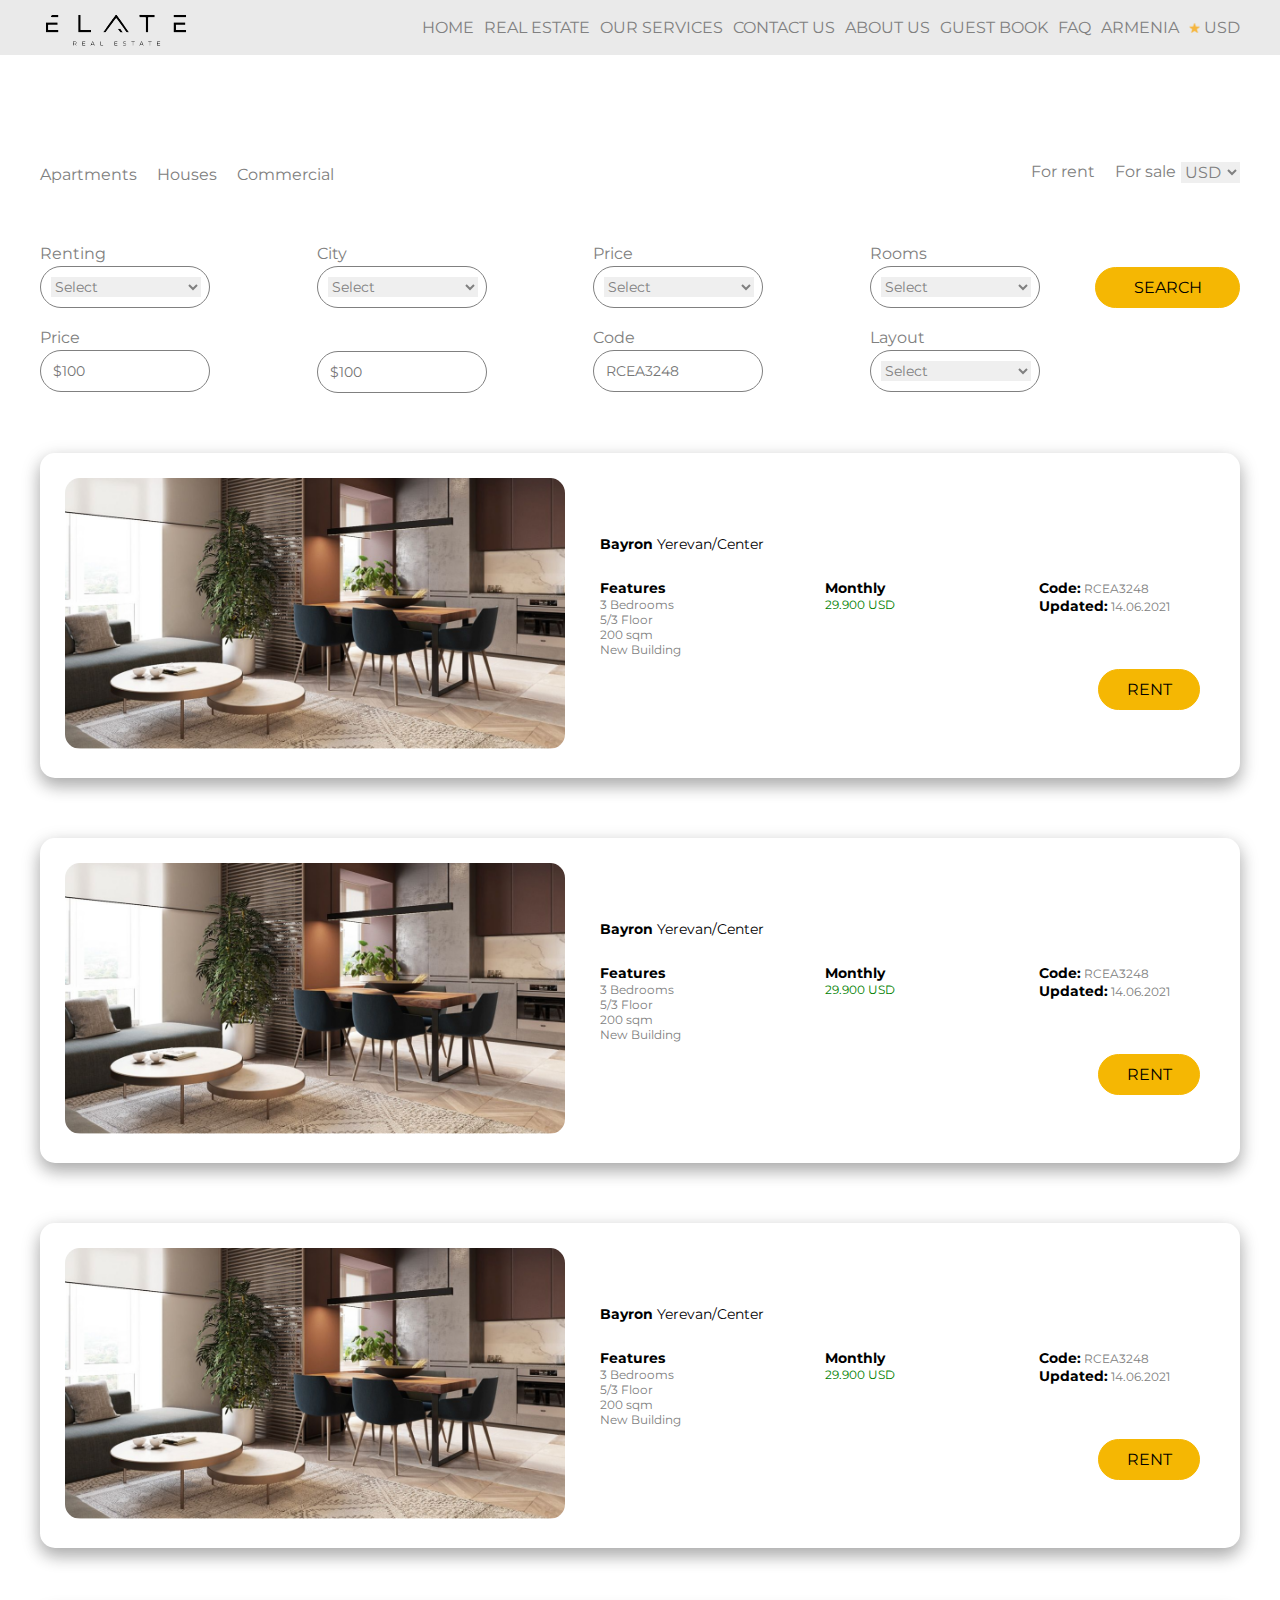
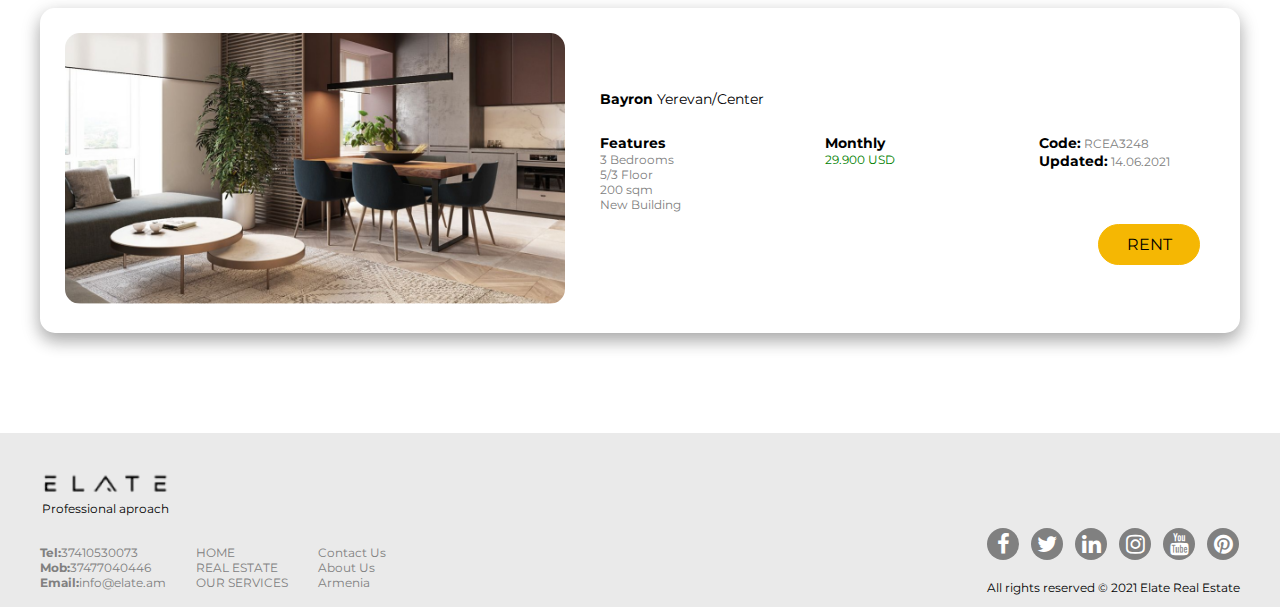
==== page2.html @ 3aea223b "Add files via upload" ====
<!DOCTYPE html>
<head>
	<meta charset="utf-8">
	<title>ELATE Real Estate</title>
	<meta name="viewport" content="width=device-width, initial-scale=1">
	<link rel="preconnect" href="https://fonts.googleapis.com">
	<link rel="preconnect" href="https://fonts.gstatic.com" crossorigin>
	<link href="https://fonts.googleapis.com/css2?family=Montserrat" rel="stylesheet">
	<link rel="stylesheet" href="https://cdnjs.cloudflare.com/ajax/libs/font-awesome/4.7.0/css/font-awesome.min.css">
	<link rel="stylesheet" href="css/style2.css">
</head>
<body>
	<header>
		<div class="head">
			<div class="logo">
				<a href="index.html" class="logoh"><img src="images/logo.png" class="logo_img" alt="logo"></a>
			</div>
			<div class="menu">
				<ul>
					<li><a href="index.html">HOME</a></li>
					<li><a href="">REAL ESTATE</a></li>
					<li><a href="">OUR SERVICES</a></li>
					<li><a href="">CONTACT US</a></li>
					<li><a href="">ABOUT US</a></li>
					<li><a href="">GUEST BOOK</a></li>
					<li><a href="">FAQ</a></li>
					<li><a href="">ARMENIA</a></li>
					<li>
					<img src="images/star.png" alt="star" height="10px">
					<a href="">USD</a></li>
				</ul>
			</div>
		</div>
	</header>
		<div class=main>
				<div class="row_menu">
					<div class="row_menu_con">
						<div>
							<span class="span_nom">Apartments</span>
						</div>
						<div>
							<span class="span_m">Houses</span>
						</div>
						<div>
							<span class="span_m">Commercial</span>
						</div>
					</div>
					<div class="row_menu_con2">
						<div>
							<span class="span_m">For rent</span>
						</div>
						<div>
							<span class="span_m">For sale</span>
						</div>
							<span class="span_m1">
								<select>
									<option value="usd" required>USD</option>
									<option value="amd">AMD</option>
									<option value="rub">RUB</option>
								</select>
							</span>
					</div>
				</div>
			<div class="button_container">
				<div class="button_row">
					<div class="row">
						<div class="label_div">
								<label for="renting">Renting</label>
								<div class="box-con">
									<select id="rentingl">
										<option value="" disabled selected hidden>Select</option>
										<option value="daily">Daily</option>
										<option value="monthly" required>Monthly</option>
										<option value="yearly">Yeraly</option>
									</select>
								</div>
						</div>
						<div class="label_div">
								<label for="city1">City</label>
								<div class="box-con">
									<select id="cityl">
										<option value="" disabled selected hidden>Select</option>
										<option value="vanadzor">Vanadzor</option>
										<option value="gyumri">Gyumri</option>
										<option value="yerevan">Erevan</option>
									</select>
								</div>
						</div>
						<div class="label_div">
								<label for="regionl">Price</label>
								<div class="box-con">
									<select id="regionl">
										<option value="" disabled selected hidden>Select</option>
										<option value="lori">Lori</option>
										<option value="shirak">Shirak</option>
										<option value="yerevan">Erevan</option>
									</select>
								</div>
						</div>
						<div class="label_div">
								<label for="rooms">Rooms</label>
								<div class="box-con">
									<select id="rooms">
										<option value="" disabled selected hidden>Select</option>
										<option value="1">1</option>
										<option value="2">2</option>
										<option value="3">3</option>
										<option value="4">4</option>
										<option value="5">5</option>
									</select>
								</div>
						</div>
					</div>
					<div class="row">
						<div class="label_div">
								<label for="renting">Price</label>
								<div class="box-con">
									<input type="number" placeholder="$100" step="5" min="0" max="1000000">
								</div>
						</div>
						<div class="label_div">
								<div class="box-con max">
									<input type="number" placeholder="$100" step="5" min="10" max="1000000" class="">
								</div>
						</div>
						<div class="label_div">
								<label for="regionl">Code</label>
								<div class="box-con">
									<input type="text" placeholder="RCEA3248">
								</div>
						</div>
						<div class="label_div">
								<label for="rooms">Layout</label>
								<div class="box-con">
									<select id="rooms">
										<option value="" disabled selected hidden>Select</option>
										<option value="1">1</option>
										<option value="2">2</option>
										<option value="3">3</option>
										<option value="4">4</option>
										<option value="5">5</option>
									</select>
								</div>
						</div>
					</div>
				</div>
				<div>
					<div class="label_div" style="margin-top:20px">
						<input type="button" class="button" value="SEARCH">
					</div>
				</div>
			</div>
			<div class="row_main">
				<div class="img_con">
					<img src="images/pic1.png">
				</div>
				<div class="row_text1">
					<div class="row_text2">
						<p><b>Bayron</b> Yerevan/Center</p>
					</div>	
					<div class="row_text3">					
						<div class="row_text_con">
							<ul>
								<li><b>Features</b></li>
								<li>3 Bedrooms</li>
								<li>5/3 Floor</li>
								<li>200 sqm</li>
								<li>New Building</li>
							</ul>
						</div>
						<div class="row_text_con">
							<ul>
								<li><b>Monthly</b></li>
								<li style="color:green">29.900 USD</li>
							</ul>
						</div>
						<div class="row_text_con">
							<ul>
								<li><b>Code:</b> RCEA3248</li>
								<li><b>Updated:</b> 14.06.2021</li>
							</ul>
						</div>
					</div>
					<div class="row_text21">	
						<div class="row_text2">	
							<a href="page3.html">RENT</a>
						</div>
					</div>
				</div>
			</div>
			<div class="row_main">
				<div class="img_con">
					<img src="images/pic1.png">
				</div>
				<div class="row_text1">
					<div class="row_text2">
						<p><b>Bayron</b> Yerevan/Center</p>
					</div>	
					<div class="row_text3">					
						<div class="row_text_con">
							<ul>
								<li><b>Features</b></li>
								<li>3 Bedrooms</li>
								<li>5/3 Floor</li>
								<li>200 sqm</li>
								<li>New Building</li>
							</ul>
						</div>
						<div class="row_text_con">
							<ul>
								<li><b>Monthly</b></li>
								<li style="color:green">29.900 USD</li>
							</ul>
						</div>
						<div class="row_text_con">
							<ul>
								<li><b>Code:</b> RCEA3248</li>
								<li><b>Updated:</b> 14.06.2021</li>
							</ul>
						</div>
					</div>
					<div class="row_text21">	
						<div class="row_text2">	
							<a href="page3.html">RENT</a>
						</div>
					</div>
				</div>
			</div>
			<div class="row_main">
				<div class="img_con">
					<img src="images/pic1.png">
				</div>
				<div class="row_text1">
					<div class="row_text2">
						<p><b>Bayron</b> Yerevan/Center</p>
					</div>	
					<div class="row_text3">					
						<div class="row_text_con">
							<ul>
								<li><b>Features</b></li>
								<li>3 Bedrooms</li>
								<li>5/3 Floor</li>
								<li>200 sqm</li>
								<li>New Building</li>
							</ul>
						</div>
						<div class="row_text_con">
							<ul>
								<li><b>Monthly</b></li>
								<li style="color:green">29.900 USD</li>
							</ul>
						</div>
						<div class="row_text_con">
							<ul>
								<li><b>Code:</b> RCEA3248</li>
								<li><b>Updated:</b> 14.06.2021</li>
							</ul>
						</div>
					</div>
					<div class="row_text21">	
						<div class="row_text2">	
							<a href="page3.html">RENT</a>
						</div>
					</div>
				</div>
			</div>
			<div class="row_main">
				<div class="img_con">
					<img src="images/pic1.png">
				</div>
				<div class="row_text1">
					<div class="row_text2">
						<p><b>Bayron</b> Yerevan/Center</p>
					</div>	
					<div class="row_text3">					
						<div class="row_text_con">
							<ul>
								<li><b>Features</b></li>
								<li>3 Bedrooms</li>
								<li>5/3 Floor</li>
								<li>200 sqm</li>
								<li>New Building</li>
							</ul>
						</div>
						<div class="row_text_con">
							<ul>
								<li><b>Monthly</b></li>
								<li style="color:green">29.900 USD</li>
							</ul>
						</div>
						<div class="row_text_con">
							<ul>
								<li><b>Code:</b> RCEA3248</li>
								<li><b>Updated:</b> 14.06.2021</li>
							</ul>
						</div>
					</div>
					<div class="row_text21">	
						<div class="row_text2">	
							<a href="page3.html">RENT</a>
						</div>
					</div>
				</div>
			</div>
		</div>
	<footer>
		<div class="foot">
		<div class="footer_logo">
			<img src="images/logo1.png" width="130px">
			<p class="logo_text">Professional aproach</p>
		</div>
		<div class="footer_menu">
			<div class="wrap">
			<div class="foot_menu_list">
				<ul>
					<li><a href=""><b>Tel:</b>37410530073</a></li>
					<li><a href=""><b>Mob:</b>37477040446</a></li>
					<li><a href=""><b>Email:</b>info@elate.am</a></li>
				</ul>
			</div>
			<div class="foot_menu_list">
				<ul>
					<li><a href="">HOME</a></li>
					<li><a href="">REAL ESTATE</a></li>
					<li><a href="">OUR SERVICES</a></li>
				</ul>
			</div>
			<div class="foot_menu_list">
				<ul>
					<li><a href="">Contact Us</a></li>
					<li><a href="">About Us</a></li>
					<li><a href="">Armenia</a></li>
				</ul>
			</div>
			</div>
			<div class="wrap1">
			<div class="social_icons">
				<div class="">
					<a href="#" class="fa fa-facebook"></a>
					<a href="#" class="fa fa-twitter"></a>
					<a href="#" class="fa fa-linkedin"></a>
					<a href="#" class="fa fa-instagram"></a>
					<a href="#" class="fa fa-youtube"></a>
					<a href="#" class="fa fa-pinterest"></a>
				</div>
				<div><p class="copy">All rights reserved &copy; 2021 Elate Real Estate</p>
				</div>
				</div>
			</div>
		</div>
		</div>
	</footer>
</body>
---- css/style2.css ----
body{
	margin:0;
	font-family: montserrat;
}
header{
	background-color: #EAEAEA;
	display: flex;
	justify-content: center;
}
footer{
	background-color: #EAEAEA;
}
.head{
	display: flex;
	flex-direction: row;
	justify-content: space-between;
	align-items: stretch;
	width: 1200px;
	height: 55px;
	max-height: 200px;
}
.logo{
	display: flex;
	width: 150px;
}
.logo_img:hover{
	border:1px solid grey;
}
.menu{
	display: flex;
	align-items: center;
}
.menu ul{
	display: flex;
	flex-direction: row;
	justify-content: space-between;
}
.menu li{
	font-size: 16px;
	list-style: none;
	margin-left: 10px;
}
a{
	color: grey;
}
a:link{
	text-align: center;
	text-decoration: none;
}
a:hover{
	color: #F5B703;
}
.row{
	width: 1000px;
	display: flex;
	flex-direction: row;
	justify-content: space-between;
	padding-top: 20px;
}
.button_row{
	flex-direction: column;
}
.main_text{
	text-align: center;
	font-size: 14px;
}
.cont_images{
	width: 500px;
	border-radius: 10px;
	margin: 30px;
}
.text_case{
	width: 400px;
	max-width: 400px;
	margin: 20px;
	padding: auto 5px;;
}
h3{
	
	font-size: 14px;
	color: grey;
}
.texth{
	font-size: 14px;
	color: grey;
}
.button{
	background-color: #ffd469;
	border: none;
	border-radius: 25px;
	padding: 15px;
	font-size: 11px;
}
.button:hover{
	background-color: #E3E3E3;
}
.textp{
	font-size: 20px;
}
.foot{
	display: flex;
	flex-direction: column;
	margin:0 auto;
	width: 1200px;
	background-color: #EAEAEA;
}
.footer_logo{
	width: 130px;
	align-self: start;
	padding-top: 30px;
}
.footer_logo img{
	width: 100%;
	height: auto;
}
.logo_text{
	font-size: 12px;
	margin-top: 0;
	margin-left: 2px;
}
.footer_menu{
	display: flex;
	flex-direction: row;
	justify-content: space-between;
	align-items: center;
}
.wrap{
	display: flex;
	flex-direction: row;
	justify-content: space-between;
}
.foot_menu_list{
	font-size: 12px;
}
.foot_menu_list li{
	list-style: none;
	margin: 0;
	padding: 0;
	margin-right: 30px;
}
.wrap ul{
	padding: 0;
	margin:0;
}
.social_icons{
	display: flex;
	flex-direction: column;
	max-width: 300px;
}
.copy{
	font-size: 12px;
	margin-left:8px;
}
.icons{
	display: flex;
	flex-direction: row;
	justify-content: start;
}
.fa{
	padding:5px;
	font-size: 22px;
	width: 22px;
	text-align: center;
	text-decoration: none;
	margin: 0px 0px 8px 8px;
	border-radius: 100%;
}

.fa:hover{
    opacity: 0.7;
}

.fa-facebook{
	background: grey;
	color: white;
}

.fa-twitter{
	background: grey;
	color: white;
}

.fa-linkedin{
	background: grey;
	color: white;
}

.fa-youtube{
	background: grey;
	color: white;
}

.fa-instagram{
	background: grey;
	color: white;
}

.fa-pinterest{
	background: grey;
	color: white;
}
.main{
	flex-direction: column;
	font-family: montserrat;
	font-size: 16px;	
	color: grey;
	padding-top: 100px;
	padding-bottom: 100px;
	width: 1200px;
	margin: 0 auto;
}
.row_menu{
	display: flex;
	flex-direction: row;
	justify-content: space-between;
	margin-bottom: 30px;
}
.row_menu_con{
	display: flex;
	flex-direction: row;
	justify-content: space-between;
	margin-top: 0;
}
.row_menu_con2{
	display: flex;
	flex-direction: row;
	margin-top: 7px;
}
.row_menu_con div{
	box-sizing: border-box;
	padding: 10px 0;
}
.span_m{
	margin-left:20px;
}
.span_m:hover{
	border-bottom: 4px solid #F5B703;
}
.span_nom:hover{
	border-bottom: 4px solid #F5B703;
}
.span_m1 select{
	margin-left: 5px;
	border: none;
	outline: none;
	background-color: none;
	padding: 0;
	font-family: montserrat;
	font-size: 16px;	
	color: grey;
}
.span_m1 select:hover{
	box-shadow: 0 0px 16px 0 rgba(0,0,0,0.2), 0 6px 6px 0 rgba(0,0,0,0.19);
	border-radius: 10px;
}

.label_div{
	
}
.label_div select{
	border: 1px solid grey;
	cursor: text;
	width: 150px;
	border: none;
	outline: 0;
	font-family: montserrat;
	font-size: 14px;
	color: grey;
}
.label_div option, input{
	font-family: montserrat;
	font-size: 14px;
	color: grey;
	border: none;
	outline: none;
}
.label_div input{
	width: 145px;
	appearance: none;
}
.text{
	font-size: 16px;
	font-family: montserrat:
	margin: 0;
}
.box-con{
	box-sizing: border-box;
	border: 1px solid grey;
	padding: 10px;
	width: 170px;
	border-radius: 25px;
	margin-top: 3px;
}
.button{
	text-align: center;
	background-color: none;
	padding: 10px 20px;
	background-color: #F5B703;
	width: 170px;
	border-radius: 25px;
	margin-top: 23px;
	border: 1px solid #F5B703;
	font-family: montserrat;
	font-size: 16px;
	color: black;
}
.button:hover{
	background-color: white;
	cursor: pointer;
	box-shadow: 0 8px 16px 0 rgba(0,0,0,0.2), 0 6px 20px 0 rgba(0,0,0,0.19);
}
.max{
	margin-top: 23px;
}
.row_main{
	display: flex;
	flex-direction: row;
	justify-content: space-between;
	box-shadow: 0 8px 16px 0 rgba(0,0,0,0.2), 0 6px 20px 0 rgba(0,0,0,0.19);
	border-radius: 15px;
	padding: 25px;
	margin-top: 60px;
	box-sizing: border-box;
}
.row_text1{
	width: 600px;
	padding: 15px;
	display: flex;
	flex-direction: column;
	justify-content: center;
	font-size: 12px;
}
.row_text2{
	display: flex;
	flex-direction: row;
	justify-content: start;
}
.row_text1 ul{
	padding: 0;
}
.row_text1 li{
	list-style: none;
}
.row_text1 p{
	font-size: 14px;
	color: black;
}
.row_text1 b{
	font-size: 14px;
	color: black;
}
.img_con img{
	width: 500px;
	border-radius: 15px;
}
.row_text2 a{
	text-align: center;
	background-color: none;
	padding: 10px 10px;
	background-color: #F5B703;
	width: 80px;
	border-radius: 25px;
	border: 1px solid #F5B703;
	font-family: montserrat;
	font-size: 16px;
	color: black;
}
.row_text2 a:hover{
	background-color: white;
	cursor: pointer;
	box-shadow: 0 8px 16px 0 rgba(0,0,0,0.2), 0 6px 20px 0 rgba(0,0,0,0.19);
}
.row_text21{
	width: 600px;
	display: flex;
	flex-direction: row;
	justify-content: end;
}
.row_text3{
	display: flex;
	justify-content: space-between;
	padding-right: 30px;
}
.button_container{
	display: flex;
	flex-direction: row;
	justify-content: space-between;
}
.input_arrow{
	
}
.input_arrow::after{
	
}
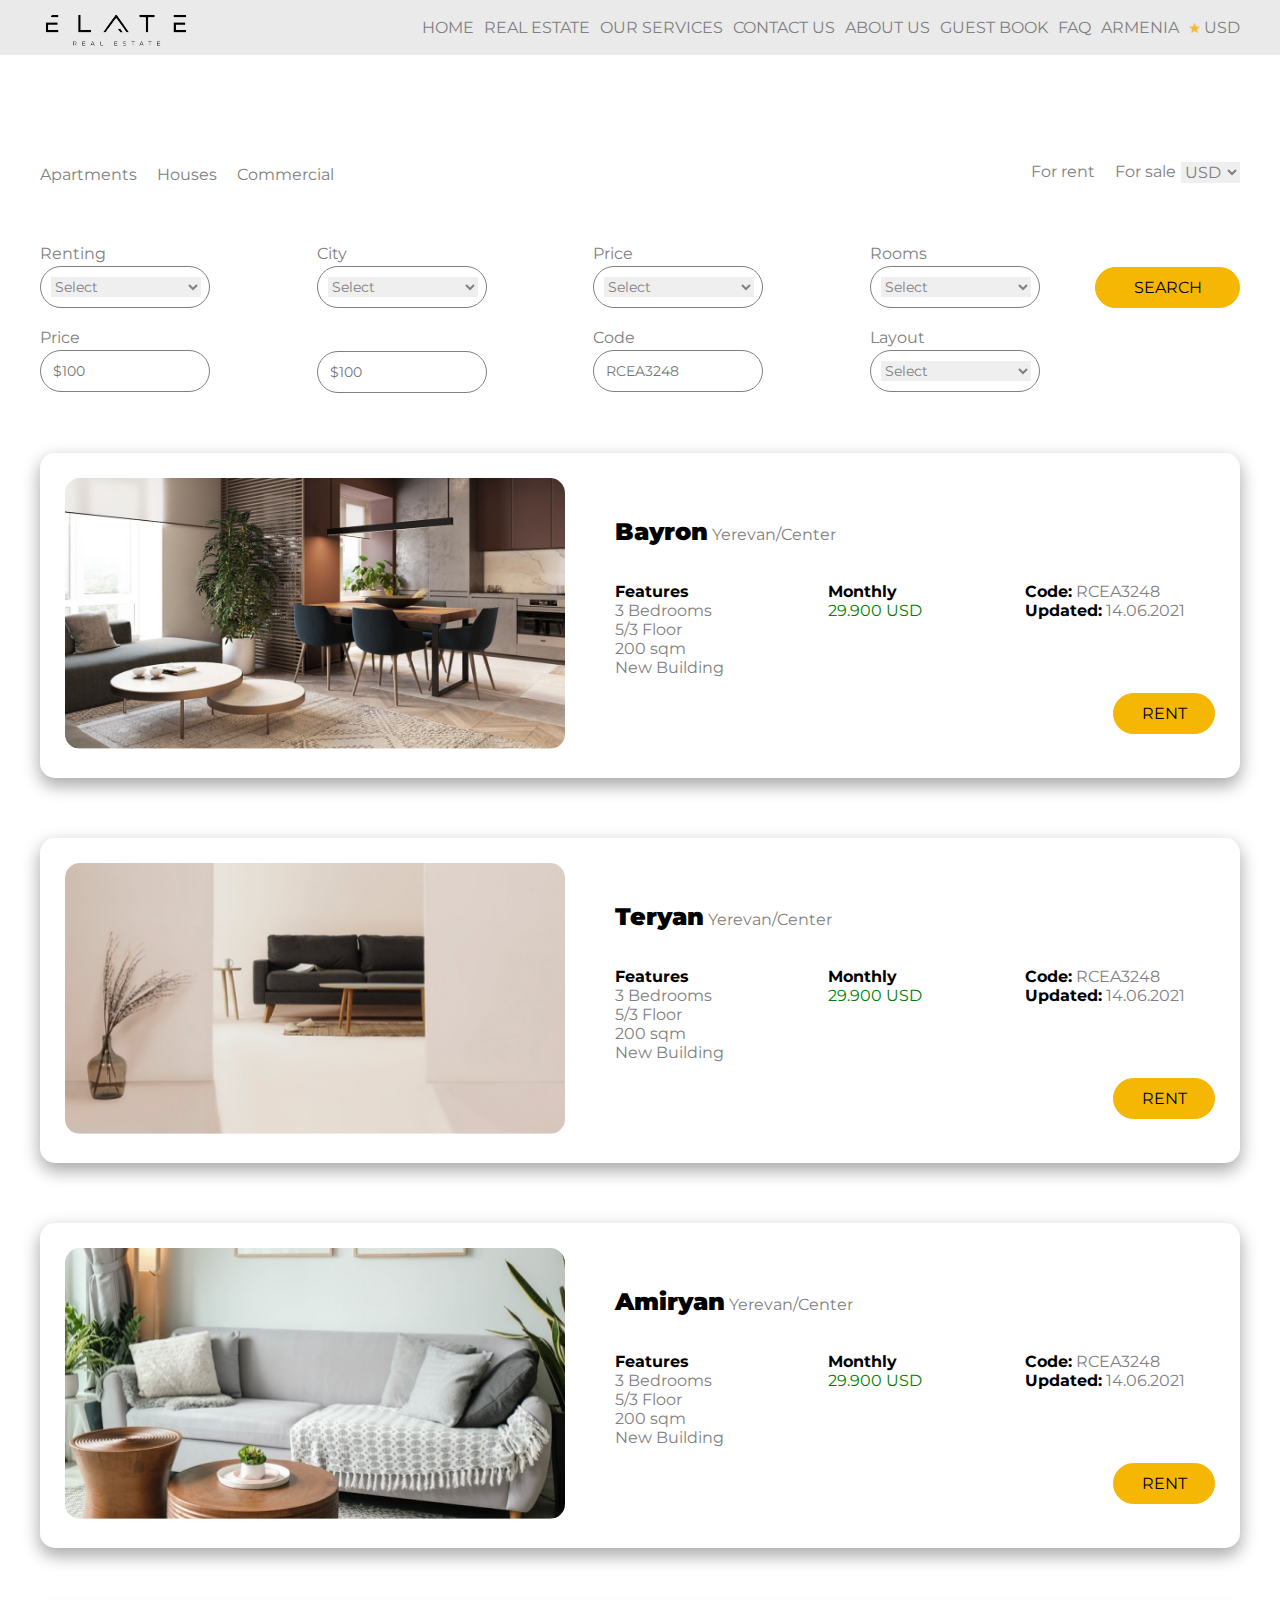
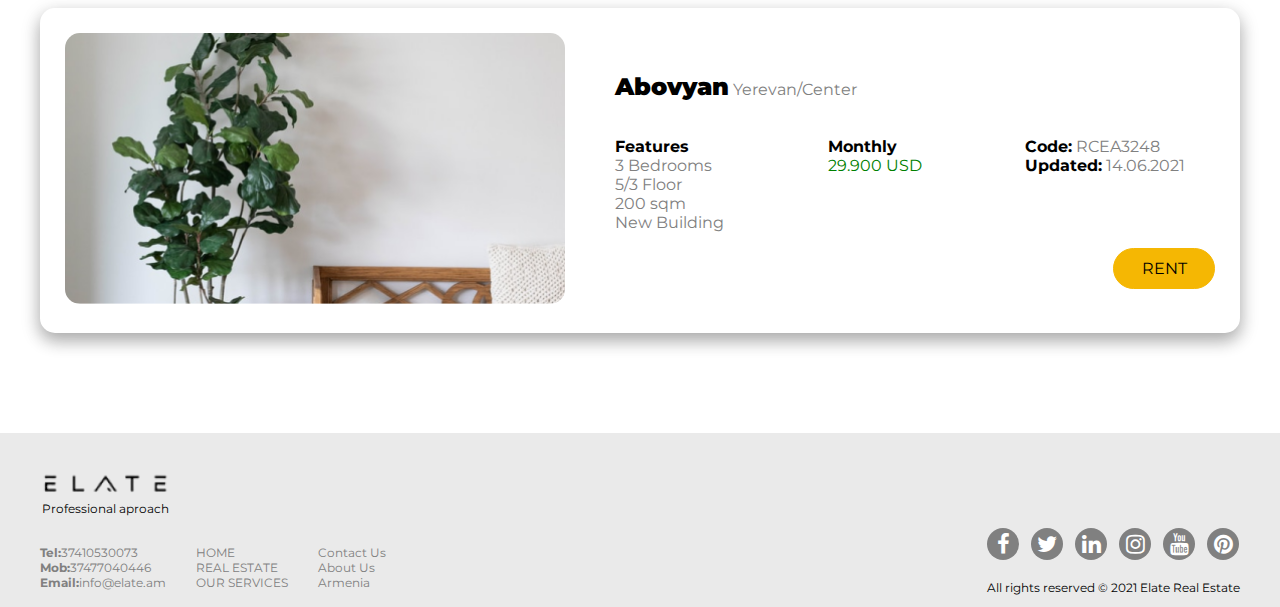
==== commit 78f42fa1: "commit" ====
--- a/page2.html
+++ b/page2.html
@@ -1,4 +1,5 @@
 <!DOCTYPE html>
+
 <head>
 	<meta charset="utf-8">
 	<title>ELATE Real Estate</title>
@@ -9,6 +10,7 @@
 	<link rel="stylesheet" href="https://cdnjs.cloudflare.com/ajax/libs/font-awesome/4.7.0/css/font-awesome.min.css">
 	<link rel="stylesheet" href="css/style2.css">
 </head>
+
 <body>
 	<header>
 		<div class="head">
@@ -26,328 +28,330 @@
 					<li><a href="">FAQ</a></li>
 					<li><a href="">ARMENIA</a></li>
 					<li>
-					<img src="images/star.png" alt="star" height="10px">
-					<a href="">USD</a></li>
+						<img src="images/star.png" alt="star" height="10px">
+						<a href="">USD</a>
+					</li>
 				</ul>
 			</div>
 		</div>
 	</header>
-		<div class=main>
-				<div class="row_menu">
-					<div class="row_menu_con">
-						<div>
-							<span class="span_nom">Apartments</span>
-						</div>
-						<div>
-							<span class="span_m">Houses</span>
-						</div>
-						<div>
-							<span class="span_m">Commercial</span>
-						</div>
-					</div>
-					<div class="row_menu_con2">
-						<div>
-							<span class="span_m">For rent</span>
-						</div>
-						<div>
-							<span class="span_m">For sale</span>
-						</div>
-							<span class="span_m1">
-								<select>
-									<option value="usd" required>USD</option>
-									<option value="amd">AMD</option>
-									<option value="rub">RUB</option>
-								</select>
-							</span>
-					</div>
-				</div>
-			<div class="button_container">
-				<div class="button_row">
-					<div class="row">
-						<div class="label_div">
-								<label for="renting">Renting</label>
-								<div class="box-con">
-									<select id="rentingl">
-										<option value="" disabled selected hidden>Select</option>
-										<option value="daily">Daily</option>
-										<option value="monthly" required>Monthly</option>
-										<option value="yearly">Yeraly</option>
-									</select>
-								</div>
-						</div>
-						<div class="label_div">
-								<label for="city1">City</label>
-								<div class="box-con">
-									<select id="cityl">
-										<option value="" disabled selected hidden>Select</option>
-										<option value="vanadzor">Vanadzor</option>
-										<option value="gyumri">Gyumri</option>
-										<option value="yerevan">Erevan</option>
-									</select>
-								</div>
-						</div>
-						<div class="label_div">
-								<label for="regionl">Price</label>
-								<div class="box-con">
-									<select id="regionl">
-										<option value="" disabled selected hidden>Select</option>
-										<option value="lori">Lori</option>
-										<option value="shirak">Shirak</option>
-										<option value="yerevan">Erevan</option>
-									</select>
-								</div>
-						</div>
-						<div class="label_div">
-								<label for="rooms">Rooms</label>
-								<div class="box-con">
-									<select id="rooms">
-										<option value="" disabled selected hidden>Select</option>
-										<option value="1">1</option>
-										<option value="2">2</option>
-										<option value="3">3</option>
-										<option value="4">4</option>
-										<option value="5">5</option>
-									</select>
-								</div>
-						</div>
-					</div>
-					<div class="row">
-						<div class="label_div">
-								<label for="renting">Price</label>
-								<div class="box-con">
-									<input type="number" placeholder="$100" step="5" min="0" max="1000000">
-								</div>
-						</div>
-						<div class="label_div">
-								<div class="box-con max">
-									<input type="number" placeholder="$100" step="5" min="10" max="1000000" class="">
-								</div>
-						</div>
-						<div class="label_div">
-								<label for="regionl">Code</label>
-								<div class="box-con">
-									<input type="text" placeholder="RCEA3248">
-								</div>
-						</div>
-						<div class="label_div">
-								<label for="rooms">Layout</label>
-								<div class="box-con">
-									<select id="rooms">
-										<option value="" disabled selected hidden>Select</option>
-										<option value="1">1</option>
-										<option value="2">2</option>
-										<option value="3">3</option>
-										<option value="4">4</option>
-										<option value="5">5</option>
-									</select>
-								</div>
-						</div>
-					</div>
-				</div>
-				<div>
-					<div class="label_div" style="margin-top:20px">
-						<input type="button" class="button" value="SEARCH">
-					</div>
-				</div>
-			</div>
-			<div class="row_main">
-				<div class="img_con">
-					<img src="images/pic1.png">
-				</div>
-				<div class="row_text1">
+	<div class=main>
+		<div class="row_menu">
+			<div class="row_menu_con">
+				<div>
+					<span class="span_nom">Apartments</span>
+				</div>
+				<div>
+					<span class="span_m">Houses</span>
+				</div>
+				<div>
+					<span class="span_m">Commercial</span>
+				</div>
+			</div>
+			<div class="row_menu_con2">
+				<div>
+					<span class="span_m">For rent</span>
+				</div>
+				<div>
+					<span class="span_m">For sale</span>
+				</div>
+				<span class="span_m1">
+					<select>
+						<option value="usd" required>USD</option>
+						<option value="amd">AMD</option>
+						<option value="rub">RUB</option>
+					</select>
+				</span>
+			</div>
+		</div>
+		<div class="button_container">
+			<div class="button_row">
+				<div class="row">
+					<div class="label_div">
+						<label for="renting">Renting</label>
+						<div class="box-con">
+							<select id="rentingl">
+								<option value="" disabled selected hidden>Select</option>
+								<option value="daily">Daily</option>
+								<option value="monthly" required>Monthly</option>
+								<option value="yearly">Yeraly</option>
+							</select>
+						</div>
+					</div>
+					<div class="label_div">
+						<label for="city1">City</label>
+						<div class="box-con">
+							<select id="cityl">
+								<option value="" disabled selected hidden>Select</option>
+								<option value="vanadzor">Vanadzor</option>
+								<option value="gyumri">Gyumri</option>
+								<option value="yerevan">Erevan</option>
+							</select>
+						</div>
+					</div>
+					<div class="label_div">
+						<label for="regionl">Price</label>
+						<div class="box-con">
+							<select id="regionl">
+								<option value="" disabled selected hidden>Select</option>
+								<option value="lori">Lori</option>
+								<option value="shirak">Shirak</option>
+								<option value="yerevan">Erevan</option>
+							</select>
+						</div>
+					</div>
+					<div class="label_div">
+						<label for="rooms">Rooms</label>
+						<div class="box-con">
+							<select id="rooms">
+								<option value="" disabled selected hidden>Select</option>
+								<option value="1">1</option>
+								<option value="2">2</option>
+								<option value="3">3</option>
+								<option value="4">4</option>
+								<option value="5">5</option>
+							</select>
+						</div>
+					</div>
+				</div>
+				<div class="row">
+					<div class="label_div">
+						<label for="renting">Price</label>
+						<div class="box-con">
+							<input type="number" placeholder="$100" step="5" min="0" max="1000000">
+						</div>
+					</div>
+					<div class="label_div">
+						<div class="box-con max">
+							<input type="number" placeholder="$100" step="5" min="10" max="1000000" class="">
+						</div>
+					</div>
+					<div class="label_div">
+						<label for="regionl">Code</label>
+						<div class="box-con">
+							<input type="text" placeholder="RCEA3248">
+						</div>
+					</div>
+					<div class="label_div">
+						<label for="rooms">Layout</label>
+						<div class="box-con">
+							<select id="rooms">
+								<option value="" disabled selected hidden>Select</option>
+								<option value="1">1</option>
+								<option value="2">2</option>
+								<option value="3">3</option>
+								<option value="4">4</option>
+								<option value="5">5</option>
+							</select>
+						</div>
+					</div>
+				</div>
+			</div>
+			<div>
+				<div class="label_div" style="margin-top:20px">
+					<input type="button" class="button" value="SEARCH">
+				</div>
+			</div>
+		</div>
+		<div class="row_main">
+			<div class="img_con">
+				<img src="images/pic1.png">
+			</div>
+			<div class="row_text1">
+				<div class="row_text2">
+					<h2><b>Bayron</b></h2> &nbspYerevan/Center
+				</div>
+				<div class="row_text3">
+					<div class="row_text_con">
+						<ul>
+							<li><b>Features</b></li>
+							<li>3 Bedrooms</li>
+							<li>5/3 Floor</li>
+							<li>200 sqm</li>
+							<li>New Building</li>
+						</ul>
+					</div>
+					<div class="row_text_con">
+						<ul>
+							<li><b>Monthly</b></li>
+							<li style="color:green">29.900 USD</li>
+						</ul>
+					</div>
+					<div class="row_text_con">
+						<ul>
+							<li><b>Code:</b> RCEA3248</li>
+							<li><b>Updated:</b> 14.06.2021</li>
+						</ul>
+					</div>
+				</div>
+				<div class="row_text21">
 					<div class="row_text2">
-						<p><b>Bayron</b> Yerevan/Center</p>
-					</div>	
-					<div class="row_text3">					
-						<div class="row_text_con">
-							<ul>
-								<li><b>Features</b></li>
-								<li>3 Bedrooms</li>
-								<li>5/3 Floor</li>
-								<li>200 sqm</li>
-								<li>New Building</li>
-							</ul>
-						</div>
-						<div class="row_text_con">
-							<ul>
-								<li><b>Monthly</b></li>
-								<li style="color:green">29.900 USD</li>
-							</ul>
-						</div>
-						<div class="row_text_con">
-							<ul>
-								<li><b>Code:</b> RCEA3248</li>
-								<li><b>Updated:</b> 14.06.2021</li>
-							</ul>
-						</div>
-					</div>
-					<div class="row_text21">	
-						<div class="row_text2">	
-							<a href="page3.html">RENT</a>
-						</div>
-					</div>
-				</div>
-			</div>
-			<div class="row_main">
-				<div class="img_con">
-					<img src="images/pic1.png">
-				</div>
-				<div class="row_text1">
+						<a href="page3.html">RENT</a>
+					</div>
+				</div>
+			</div>
+		</div>
+		<div class="row_main">
+			<div class="img_con">
+				<img src="images/teryan.png">
+			</div>
+			<div class="row_text1">
+				<div class="row_text2">
+					<h2><b>Teryan</b></h2> &nbspYerevan/Center
+				</div>
+				<div class="row_text3">
+					<div class="row_text_con">
+						<ul>
+							<li><b>Features</b></li>
+							<li>3 Bedrooms</li>
+							<li>5/3 Floor</li>
+							<li>200 sqm</li>
+							<li>New Building</li>
+						</ul>
+					</div>
+					<div class="row_text_con">
+						<ul>
+							<li><b>Monthly</b></li>
+							<li style="color:green">29.900 USD</li>
+						</ul>
+					</div>
+					<div class="row_text_con">
+						<ul>
+							<li><b>Code:</b> RCEA3248</li>
+							<li><b>Updated:</b> 14.06.2021</li>
+						</ul>
+					</div>
+				</div>
+				<div class="row_text21">
 					<div class="row_text2">
-						<p><b>Bayron</b> Yerevan/Center</p>
-					</div>	
-					<div class="row_text3">					
-						<div class="row_text_con">
-							<ul>
-								<li><b>Features</b></li>
-								<li>3 Bedrooms</li>
-								<li>5/3 Floor</li>
-								<li>200 sqm</li>
-								<li>New Building</li>
-							</ul>
-						</div>
-						<div class="row_text_con">
-							<ul>
-								<li><b>Monthly</b></li>
-								<li style="color:green">29.900 USD</li>
-							</ul>
-						</div>
-						<div class="row_text_con">
-							<ul>
-								<li><b>Code:</b> RCEA3248</li>
-								<li><b>Updated:</b> 14.06.2021</li>
-							</ul>
-						</div>
-					</div>
-					<div class="row_text21">	
-						<div class="row_text2">	
-							<a href="page3.html">RENT</a>
-						</div>
-					</div>
-				</div>
-			</div>
-			<div class="row_main">
-				<div class="img_con">
-					<img src="images/pic1.png">
-				</div>
-				<div class="row_text1">
+						<a href="page3.html">RENT</a>
+					</div>
+				</div>
+			</div>
+		</div>
+		<div class="row_main">
+			<div class="img_con">
+				<img src="images/amiryan.png">
+			</div>
+			<div class="row_text1">
+				<div class="row_text2">
+					<h2><b>Amiryan</b></h2> &nbspYerevan/Center
+				</div>
+				<div class="row_text3">
+					<div class="row_text_con">
+						<ul>
+							<li><b>Features</b></li>
+							<li>3 Bedrooms</li>
+							<li>5/3 Floor</li>
+							<li>200 sqm</li>
+							<li>New Building</li>
+						</ul>
+					</div>
+					<div class="row_text_con">
+						<ul>
+							<li><b>Monthly</b></li>
+							<li style="color:green">29.900 USD</li>
+						</ul>
+					</div>
+					<div class="row_text_con">
+						<ul>
+							<li><b>Code:</b> RCEA3248</li>
+							<li><b>Updated:</b> 14.06.2021</li>
+						</ul>
+					</div>
+				</div>
+				<div class="row_text21">
 					<div class="row_text2">
-						<p><b>Bayron</b> Yerevan/Center</p>
-					</div>	
-					<div class="row_text3">					
-						<div class="row_text_con">
-							<ul>
-								<li><b>Features</b></li>
-								<li>3 Bedrooms</li>
-								<li>5/3 Floor</li>
-								<li>200 sqm</li>
-								<li>New Building</li>
-							</ul>
-						</div>
-						<div class="row_text_con">
-							<ul>
-								<li><b>Monthly</b></li>
-								<li style="color:green">29.900 USD</li>
-							</ul>
-						</div>
-						<div class="row_text_con">
-							<ul>
-								<li><b>Code:</b> RCEA3248</li>
-								<li><b>Updated:</b> 14.06.2021</li>
-							</ul>
-						</div>
-					</div>
-					<div class="row_text21">	
-						<div class="row_text2">	
-							<a href="page3.html">RENT</a>
-						</div>
-					</div>
-				</div>
-			</div>
-			<div class="row_main">
-				<div class="img_con">
-					<img src="images/pic1.png">
-				</div>
-				<div class="row_text1">
+						<a href="page3.html">RENT</a>
+					</div>
+				</div>
+			</div>
+		</div>
+		<div class="row_main">
+			<div class="img_con">
+				<img src="images/abovyan.png">
+			</div>
+			<div class="row_text1">
+				<div class="row_text2">
+					<h2><b>Abovyan</b></h2> &nbspYerevan/Center
+				</div>
+				<div class="row_text3">
+					<div class="row_text_con">
+						<ul>
+							<li><b>Features</b></li>
+							<li>3 Bedrooms</li>
+							<li>5/3 Floor</li>
+							<li>200 sqm</li>
+							<li>New Building</li>
+						</ul>
+					</div>
+					<div class="row_text_con">
+						<ul>
+							<li><b>Monthly</b></li>
+							<li style="color:green">29.900 USD</li>
+						</ul>
+					</div>
+					<div class="row_text_con">
+						<ul>
+							<li><b>Code:</b> RCEA3248</li>
+							<li><b>Updated:</b> 14.06.2021</li>
+						</ul>
+					</div>
+				</div>
+				<div class="row_text21">
 					<div class="row_text2">
-						<p><b>Bayron</b> Yerevan/Center</p>
-					</div>	
-					<div class="row_text3">					
-						<div class="row_text_con">
-							<ul>
-								<li><b>Features</b></li>
-								<li>3 Bedrooms</li>
-								<li>5/3 Floor</li>
-								<li>200 sqm</li>
-								<li>New Building</li>
-							</ul>
-						</div>
-						<div class="row_text_con">
-							<ul>
-								<li><b>Monthly</b></li>
-								<li style="color:green">29.900 USD</li>
-							</ul>
-						</div>
-						<div class="row_text_con">
-							<ul>
-								<li><b>Code:</b> RCEA3248</li>
-								<li><b>Updated:</b> 14.06.2021</li>
-							</ul>
-						</div>
-					</div>
-					<div class="row_text21">	
-						<div class="row_text2">	
-							<a href="page3.html">RENT</a>
-						</div>
-					</div>
-				</div>
-			</div>
-		</div>
+						<a href="page3.html">RENT</a>
+					</div>
+				</div>
+			</div>
+		</div>
+	</div>
 	<footer>
 		<div class="foot">
-		<div class="footer_logo">
-			<img src="images/logo1.png" width="130px">
-			<p class="logo_text">Professional aproach</p>
-		</div>
-		<div class="footer_menu">
-			<div class="wrap">
-			<div class="foot_menu_list">
-				<ul>
-					<li><a href=""><b>Tel:</b>37410530073</a></li>
-					<li><a href=""><b>Mob:</b>37477040446</a></li>
-					<li><a href=""><b>Email:</b>info@elate.am</a></li>
-				</ul>
-			</div>
-			<div class="foot_menu_list">
-				<ul>
-					<li><a href="">HOME</a></li>
-					<li><a href="">REAL ESTATE</a></li>
-					<li><a href="">OUR SERVICES</a></li>
-				</ul>
-			</div>
-			<div class="foot_menu_list">
-				<ul>
-					<li><a href="">Contact Us</a></li>
-					<li><a href="">About Us</a></li>
-					<li><a href="">Armenia</a></li>
-				</ul>
-			</div>
-			</div>
-			<div class="wrap1">
-			<div class="social_icons">
-				<div class="">
-					<a href="#" class="fa fa-facebook"></a>
-					<a href="#" class="fa fa-twitter"></a>
-					<a href="#" class="fa fa-linkedin"></a>
-					<a href="#" class="fa fa-instagram"></a>
-					<a href="#" class="fa fa-youtube"></a>
-					<a href="#" class="fa fa-pinterest"></a>
-				</div>
-				<div><p class="copy">All rights reserved &copy; 2021 Elate Real Estate</p>
-				</div>
-				</div>
-			</div>
-		</div>
+			<div class="footer_logo">
+				<img src="images/logo1.png" width="130px">
+				<p class="logo_text">Professional aproach</p>
+			</div>
+			<div class="footer_menu">
+				<div class="wrap">
+					<div class="foot_menu_list">
+						<ul>
+							<li><a href=""><b>Tel:</b>37410530073</a></li>
+							<li><a href=""><b>Mob:</b>37477040446</a></li>
+							<li><a href=""><b>Email:</b>info@elate.am</a></li>
+						</ul>
+					</div>
+					<div class="foot_menu_list">
+						<ul>
+							<li><a href="">HOME</a></li>
+							<li><a href="">REAL ESTATE</a></li>
+							<li><a href="">OUR SERVICES</a></li>
+						</ul>
+					</div>
+					<div class="foot_menu_list">
+						<ul>
+							<li><a href="">Contact Us</a></li>
+							<li><a href="">About Us</a></li>
+							<li><a href="">Armenia</a></li>
+						</ul>
+					</div>
+				</div>
+				<div class="wrap1">
+					<div class="social_icons">
+						<div class="">
+							<a href="#" class="fa fa-facebook"></a>
+							<a href="#" class="fa fa-twitter"></a>
+							<a href="#" class="fa fa-linkedin"></a>
+							<a href="#" class="fa fa-instagram"></a>
+							<a href="#" class="fa fa-youtube"></a>
+							<a href="#" class="fa fa-pinterest"></a>
+						</div>
+						<div>
+							<p class="copy">All rights reserved &copy; 2021 Elate Real Estate</p>
+						</div>
+					</div>
+				</div>
+			</div>
 		</div>
 	</footer>
 </body>--- a/css/style2.css
+++ b/css/style2.css
@@ -324,16 +324,15 @@
 }
 .row_text1{
 	width: 600px;
-	padding: 15px;
 	display: flex;
 	flex-direction: column;
 	justify-content: center;
-	font-size: 12px;
 }
 .row_text2{
 	display: flex;
 	flex-direction: row;
 	justify-content: start;
+	align-items: baseline;
 }
 .row_text1 ul{
 	padding: 0;
@@ -342,11 +341,9 @@
 	list-style: none;
 }
 .row_text1 p{
-	font-size: 14px;
 	color: black;
 }
 .row_text1 b{
-	font-size: 14px;
 	color: black;
 }
 .img_con img{
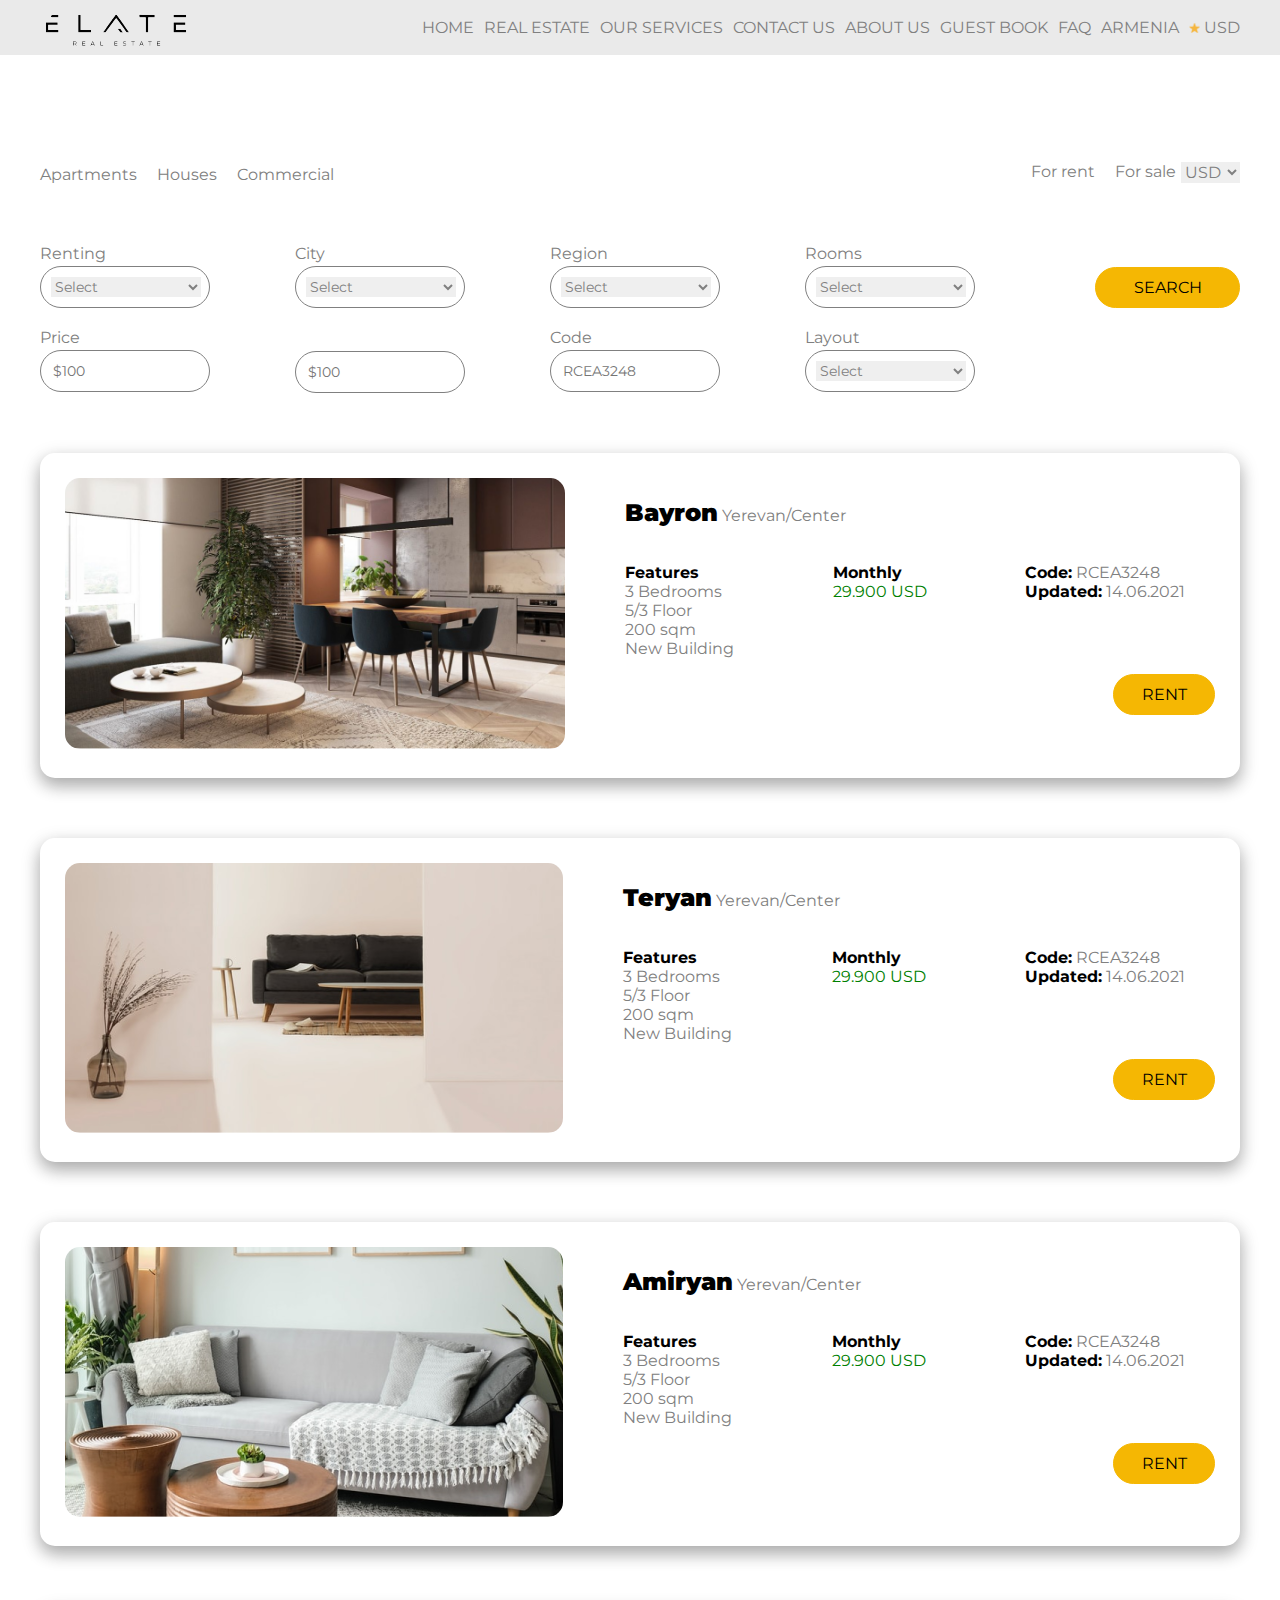
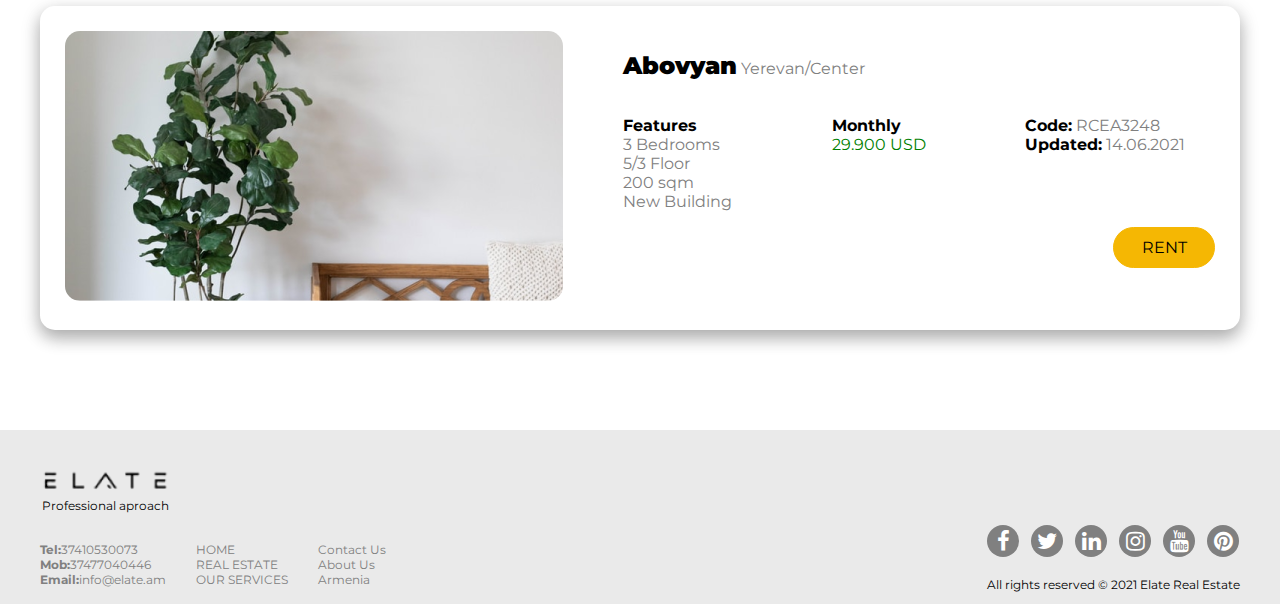
==== commit 34dbd26a: "commit" ====
--- a/page2.html
+++ b/page2.html
@@ -90,7 +90,7 @@
 						</div>
 					</div>
 					<div class="label_div">
-						<label for="regionl">Price</label>
+						<label for="regionl">Region</label>
 						<div class="box-con">
 							<select id="regionl">
 								<option value="" disabled selected hidden>Select</option>
@@ -147,7 +147,7 @@
 					</div>
 				</div>
 			</div>
-			<div>
+			<div class="search_submit">
 				<div class="label_div" style="margin-top:20px">
 					<input type="button" class="button" value="SEARCH">
 				</div>
--- a/css/style2.css
+++ b/css/style2.css
@@ -17,7 +17,6 @@
 	align-items: stretch;
 	width: 1200px;
 	height: 55px;
-	max-height: 200px;
 }
 .logo{
 	display: flex;
@@ -51,7 +50,6 @@
 	color: #F5B703;
 }
 .row{
-	width: 1000px;
 	display: flex;
 	flex-direction: row;
 	justify-content: space-between;
@@ -59,18 +57,20 @@
 }
 .button_row{
 	flex-direction: column;
+	align-items: center;
+	width: 100%;
 }
 .main_text{
 	text-align: center;
 	font-size: 14px;
 }
 .cont_images{
-	width: 500px;
+	max-width: 500px;
 	border-radius: 10px;
 	margin: 30px;
 }
 .text_case{
-	width: 400px;
+	max-width: 400px;
 	max-width: 400px;
 	margin: 20px;
 	padding: auto 5px;;
@@ -88,7 +88,6 @@
 	background-color: #ffd469;
 	border: none;
 	border-radius: 25px;
-	padding: 15px;
 	font-size: 11px;
 }
 .button:hover{
@@ -253,9 +252,8 @@
 	box-shadow: 0 0px 16px 0 rgba(0,0,0,0.2), 0 6px 6px 0 rgba(0,0,0,0.19);
 	border-radius: 10px;
 }
-
 .label_div{
-	
+	cursor: pointer;
 }
 .label_div select{
 	border: 1px solid grey;
@@ -266,6 +264,7 @@
 	font-family: montserrat;
 	font-size: 14px;
 	color: grey;
+	cursor: pointer;
 }
 .label_div option, input{
 	font-family: montserrat;
@@ -273,6 +272,7 @@
 	color: grey;
 	border: none;
 	outline: none;
+	cursor: pointer;
 }
 .label_div input{
 	width: 145px;
@@ -280,7 +280,7 @@
 }
 .text{
 	font-size: 16px;
-	font-family: montserrat:
+	font-family: montserrat;
 	margin: 0;
 }
 .box-con{
@@ -323,10 +323,10 @@
 	box-sizing: border-box;
 }
 .row_text1{
-	width: 600px;
+	width: 100%;
+	padding-left: 60px;
 	display: flex;
 	flex-direction: column;
-	justify-content: center;
 }
 .row_text2{
 	display: flex;
@@ -334,6 +334,11 @@
 	justify-content: start;
 	align-items: baseline;
 }
+.row_text3{
+	display: flex;
+	justify-content: space-between;
+	padding-right: 30px;
+}
 .row_text1 ul{
 	padding: 0;
 }
@@ -347,7 +352,7 @@
 	color: black;
 }
 .img_con img{
-	width: 500px;
+	max-width: 500px;
 	border-radius: 15px;
 }
 .row_text2 a{
@@ -368,24 +373,105 @@
 	box-shadow: 0 8px 16px 0 rgba(0,0,0,0.2), 0 6px 20px 0 rgba(0,0,0,0.19);
 }
 .row_text21{
-	width: 600px;
 	display: flex;
 	flex-direction: row;
 	justify-content: end;
 }
-.row_text3{
-	display: flex;
-	justify-content: space-between;
-	padding-right: 30px;
-}
+
 .button_container{
 	display: flex;
 	flex-direction: row;
 	justify-content: space-between;
 }
-.input_arrow{
-	
-}
-.input_arrow::after{
-	
-}+.search_submit{
+	padding-left: 10%;
+}
+@media only screen and (max-width: 768px) {
+	.head {
+		max-width: 100%;
+	  flex-direction: column;
+	  align-items: center;
+	  height: auto;
+	  max-height: auto;
+	}
+	.foot{
+		max-width: 100%;
+	}
+	.menu{
+		flex-direction: column;
+		align-items: center;
+	}
+	.menu ul{
+		flex-direction: column;
+		align-items: center;
+		margin:0;
+		padding: 0;
+	}
+	.menu li{
+		margin-top: 5px;
+		margin-bottom: 5px;
+	}
+	.main{
+		max-width: 100%;
+		flex-direction: column;
+		align-items: center;
+	}
+	.button_container{
+		display: flex;
+		flex-direction: column;
+		align-items: center;
+	}
+	.button_row{
+		width: 90%;
+	}
+	.row_menu{
+		display: flex;
+		flex-direction: column;
+		margin-bottom: 30px;
+		align-items: center;
+	}
+	.row_menu_con{
+		justify-content: start;
+	}
+	.row{
+		flex-wrap: wrap;
+		align-items: center;
+	}
+	.row_main{
+		flex-direction: column;
+		align-items: center !important;
+		box-sizing: border-box;
+	}
+	.main div:nth-child(3){
+		flex-direction: column !important;
+		align-items: center;
+	}
+	.row_text1{
+		padding: 0;
+	}
+	.row_text3{
+		width: 100%;
+		padding: 0;
+	}
+	.footer_menu{
+		flex-direction: column-reverse;
+		align-items: flex-start;
+		padding: 20px;
+		
+	}
+	.footer_logo{
+		align-self: center;
+	}
+	.foot{
+		flex-direction: column;
+		align-items: center;
+		max-width: 100%;
+	}
+	.wrap1{
+		margin-top: 30px;
+		margin-bottom: 10px;
+	}
+	.img_con img{
+		border-radius: 10px;
+	}
+  }